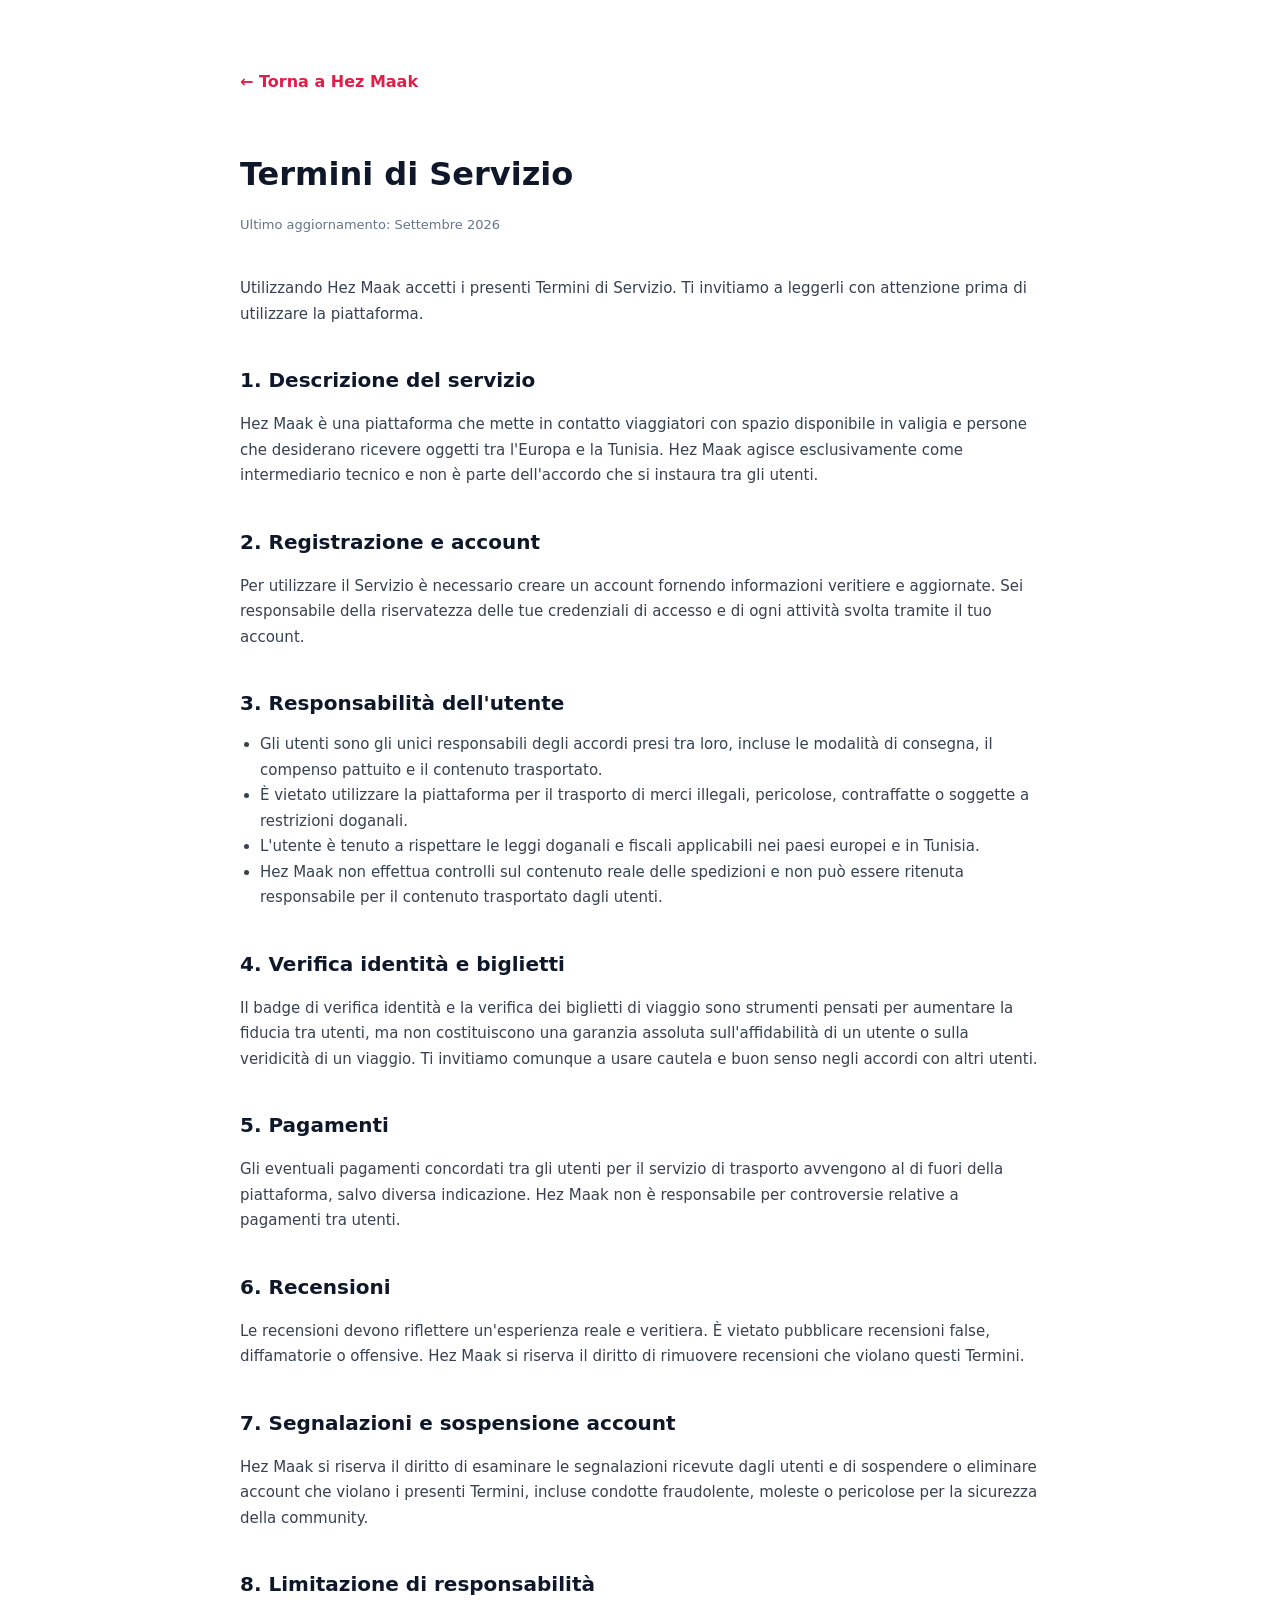
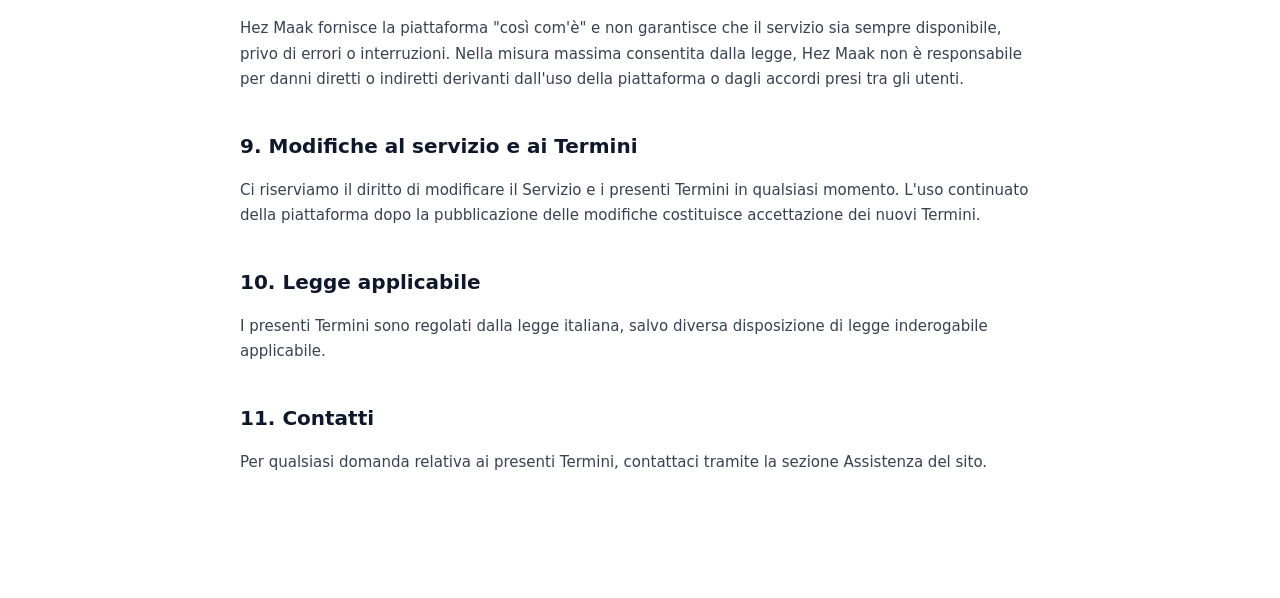
==== termini.html @ c114e285 "Add files via upload" ====
<!DOCTYPE html>
<html lang="it" dir="ltr">

<head>

  <meta charset="UTF-8">

  <meta
    name="viewport"
    content="width=device-width, initial-scale=1.0"
  >

  <meta
    name="description"
    content="Termini di Servizio di Hez Maak."
  >

  <title>Termini di Servizio | Hez Maak</title>

  <link rel="icon" type="image/svg+xml" href="favicon.svg">
  <link rel="icon" type="image/png" sizes="32x32" href="favicon-32.png">
  <meta name="theme-color" content="#e11d48">

  <link
    rel="stylesheet"
    href="style.css"
  >

</head>

<body>

  <div class="legal-page">

    <a class="back-link" href="index.html">← Torna a Hez Maak</a>

    <h1>Termini di Servizio</h1>
    <p class="legal-updated">Ultimo aggiornamento: Settembre 2026</p>

    <p>
      Utilizzando Hez Maak accetti i presenti Termini di Servizio.
      Ti invitiamo a leggerli con attenzione prima di utilizzare
      la piattaforma.
    </p>

    <h2>1. Descrizione del servizio</h2>
    <p>
      Hez Maak è una piattaforma che mette in contatto viaggiatori
      con spazio disponibile in valigia e persone che desiderano
      ricevere oggetti tra l'Europa e la Tunisia. Hez Maak agisce
      esclusivamente come intermediario tecnico e non è parte
      dell'accordo che si instaura tra gli utenti.
    </p>

    <h2>2. Registrazione e account</h2>
    <p>
      Per utilizzare il Servizio è necessario creare un account
      fornendo informazioni veritiere e aggiornate. Sei responsabile
      della riservatezza delle tue credenziali di accesso e di ogni
      attività svolta tramite il tuo account.
    </p>

    <h2>3. Responsabilità dell'utente</h2>
    <ul>
      <li>Gli utenti sono gli unici responsabili degli accordi presi tra loro, incluse le modalità di consegna, il compenso pattuito e il contenuto trasportato.</li>
      <li>È vietato utilizzare la piattaforma per il trasporto di merci illegali, pericolose, contraffatte o soggette a restrizioni doganali.</li>
      <li>L'utente è tenuto a rispettare le leggi doganali e fiscali applicabili nei paesi europei e in Tunisia.</li>
      <li>Hez Maak non effettua controlli sul contenuto reale delle spedizioni e non può essere ritenuta responsabile per il contenuto trasportato dagli utenti.</li>
    </ul>

    <h2>4. Verifica identità e biglietti</h2>
    <p>
      Il badge di verifica identità e la verifica dei biglietti di
      viaggio sono strumenti pensati per aumentare la fiducia tra
      utenti, ma non costituiscono una garanzia assoluta sull'affidabilità
      di un utente o sulla veridicità di un viaggio. Ti invitiamo
      comunque a usare cautela e buon senso negli accordi con altri utenti.
    </p>

    <h2>5. Pagamenti</h2>
    <p>
      Gli eventuali pagamenti concordati tra gli utenti per il servizio
      di trasporto avvengono al di fuori della piattaforma, salvo
      diversa indicazione. Hez Maak non è responsabile per controversie
      relative a pagamenti tra utenti.
    </p>

    <h2>6. Recensioni</h2>
    <p>
      Le recensioni devono riflettere un'esperienza reale e veritiera.
      È vietato pubblicare recensioni false, diffamatorie o offensive.
      Hez Maak si riserva il diritto di rimuovere recensioni che
      violano questi Termini.
    </p>

    <h2>7. Segnalazioni e sospensione account</h2>
    <p>
      Hez Maak si riserva il diritto di esaminare le segnalazioni
      ricevute dagli utenti e di sospendere o eliminare account che
      violano i presenti Termini, incluse condotte fraudolente,
      moleste o pericolose per la sicurezza della community.
    </p>

    <h2>8. Limitazione di responsabilità</h2>
    <p>
      Hez Maak fornisce la piattaforma "così com'è" e non garantisce
      che il servizio sia sempre disponibile, privo di errori o
      interruzioni. Nella misura massima consentita dalla legge,
      Hez Maak non è responsabile per danni diretti o indiretti
      derivanti dall'uso della piattaforma o dagli accordi presi
      tra gli utenti.
    </p>

    <h2>9. Modifiche al servizio e ai Termini</h2>
    <p>
      Ci riserviamo il diritto di modificare il Servizio e i presenti
      Termini in qualsiasi momento. L'uso continuato della piattaforma
      dopo la pubblicazione delle modifiche costituisce accettazione
      dei nuovi Termini.
    </p>

    <h2>10. Legge applicabile</h2>
    <p>
      I presenti Termini sono regolati dalla legge italiana, salvo
      diversa disposizione di legge inderogabile applicabile.
    </p>

    <h2>11. Contatti</h2>
    <p>
      Per qualsiasi domanda relativa ai presenti Termini, contattaci
      tramite la sezione Assistenza del sito.
    </p>

  </div>

</body>

</html>
---- style.css ----
```css
* {
  box-sizing: border-box;
  margin: 0;
  padding: 0;
}

:root {
  --primary: #e11d48;
  --primary-dark: #be123c;
  --dark: #0f172a;
  --text: #334155;
  --muted: #64748b;
  --light: #f8fafc;
  --border: #e2e8f0;
  --white: #ffffff;
  --green: #16a34a;
}

html {
  scroll-behavior: smooth;
}

body {
  font-family:
    Inter,
    system-ui,
    -apple-system,
    BlinkMacSystemFont,
    "Segoe UI",
    sans-serif;

  background: var(--white);
  color: var(--text);
  line-height: 1.6;
}

button,
input,
select,
textarea {
  font: inherit;
}

button {
  cursor: pointer;
}

a {
  text-decoration: none;
  color: inherit;
}

.container {
  width: min(1180px, calc(100% - 40px));
  margin: auto;
}


/* =====================================================
   HEADER
===================================================== */

.header {
  position: sticky;
  top: 0;
  z-index: 1000;
  background: rgba(255,255,255,.95);
  backdrop-filter: blur(12px);
  border-bottom: 1px solid var(--border);
}

.nav {
  min-height: 75px;
  display: flex;
  align-items: center;
  justify-content: space-between;
  gap: 25px;
}

.logo {
  display: flex;
  align-items: center;
  gap: 10px;
}

.logo-icon {
  width: 40px;
  height: 40px;
  flex-shrink: 0;
  border-radius: 10px;
}

.logo-text {
  font-size: 22px;
  font-weight: 900;
  color: var(--primary);
  display: flex;
  flex-direction: column;
  line-height: 1;
}

.logo-text small {
  font-size: 11px;
  color: var(--dark);
  font-weight: 500;
  margin-top: 4px;
}

nav {
  display: flex;
  align-items: center;
  gap: 20px;
}

nav a {
  font-size: 14px;
  font-weight: 600;
}

nav a:hover {
  color: var(--primary);
}

.mobile-menu {
  display: none;
  border: 0;
  background: transparent;
  font-size: 27px;
}

.primary,
.secondary {
  border: 0;
  padding: 12px 19px;
  min-height: 44px;
  box-sizing: border-box;
  display: inline-flex;
  align-items: center;
  justify-content: center;
  border-radius: 12px;
  font-weight: 700;
  transition: .2s;
}

.primary {
  background: var(--primary);
  color: white;
}

.primary:hover {
  background: var(--primary-dark);
  transform: translateY(-1px);
}

.secondary {
  background: #fff1f2;
  color: var(--primary);
}

.secondary:hover {
  background: #ffe4e6;
}

.large {
  padding: 15px 24px;
  font-size: 16px;
}

.icon-button,
.language-button {
  border: 0;
  background: transparent;
  padding: 8px;
}

.language-button {
  font-weight: 700;
}


/* =====================================================
   HERO
===================================================== */

.hero {
  background:
    radial-gradient(
      circle at 80% 20%,
      #ffe4e6,
      transparent 35%
    ),
    linear-gradient(
      180deg,
      #fff,
      #fff7f8
    );

  padding: 90px 0;
}

.hero-grid {
  display: grid;
  grid-template-columns: 1.15fr .85fr;
  align-items: center;
  gap: 70px;
}

.badge {
  display: inline-block;
  background: white;
  border: 1px solid var(--border);
  border-radius: 30px;
  padding: 7px 13px;
  margin-bottom: 20px;
  font-size: 13px;
  font-weight: 700;
}

.hero h1 {
  font-size: clamp(40px, 6vw, 70px);
  line-height: 1.02;
  letter-spacing: -2px;
  color: var(--dark);
}

.hero h1 span {
  color: var(--primary);
}

.hero-content > p {
  max-width: 650px;
  margin: 25px 0;
  font-size: 18px;
  color: var(--muted);
}

.hero-buttons {
  display: flex;
  flex-wrap: wrap;
  gap: 12px;
}

.trust {
  display: flex;
  flex-wrap: wrap;
  gap: 20px;
  margin-top: 28px;
  color: var(--muted);
  font-size: 13px;
}

.trust strong {
  color: var(--green);
}

.hero-card {
  display: flex;
  justify-content: center;
}

.route-card {
  width: 100%;
  max-width: 430px;
  background: white;
  border: 1px solid var(--border);
  border-radius: 25px;
  padding: 35px;
  box-shadow: 0 25px 70px rgba(15,23,42,.1);
}

.route-title {
  font-weight: 800;
  margin-bottom: 35px;
}

.route {
  display: flex;
  align-items: center;
  justify-content: space-between;
  gap: 15px;
}

.route > div {
  text-align: center;
}

.route span {
  display: block;
  font-size: 40px;
}

.route-line {
  color: var(--primary);
  font-size: 14px;
}

.route-card p {
  margin-top: 30px;
  color: var(--muted);
}


/* =====================================================
   SECTIONS
===================================================== */

section {
  padding: 90px 0;
}

.section-title span,
.section-label {
  color: var(--primary);
  font-size: 12px;
  font-weight: 900;
  letter-spacing: 1.5px;
}

.section-title h2,
.section-header h2 {
  font-size: clamp(28px, 4vw, 42px);
  color: var(--dark);
  margin-top: 8px;
}


/* =====================================================
   HOW
===================================================== */

.how {
  background: var(--light);
}

.steps {
  display: grid;
  grid-template-columns: repeat(4, 1fr);
  gap: 25px;
  margin-top: 50px;
}

.step {
  background: white;
  padding: 30px;
  border-radius: 18px;
  border: 1px solid var(--border);
}

.step-number {
  width: 42px;
  height: 42px;
  display: grid;
  place-items: center;
  background: #ffe4e6;
  color: var(--primary);
  border-radius: 50%;
  font-weight: 900;
  margin-bottom: 20px;
}

.step h3 {
  color: var(--dark);
  margin-bottom: 8px;
}

.step p {
  color: var(--muted);
}


/* =====================================================
   MARKETPLACE
===================================================== */

.marketplace,
.requests-section {
  background: white;
}

.requests-section {
  background: #f8fafc;
}

.section-header {
  display: flex;
  justify-content: space-between;
  align-items: end;
  gap: 20px;
  margin-bottom: 35px;
}

.cards {
  display: grid;
  grid-template-columns:
    repeat(3, minmax(0, 1fr));
  gap: 20px;
}

.card {
  background: white;
  border: 1px solid var(--border);
  border-radius: 20px;
  padding: 25px;
  box-shadow: 0 8px 30px rgba(15,23,42,.05);
}

.card h3 {
  color: var(--dark);
  margin-bottom: 3px;
}

.card p {
  margin-top: 10px;
}

.avatar {
  width: 52px;
  height: 52px;
  display: grid;
  place-items: center;
  background: #fff1f2;
  border-radius: 50%;
  font-size: 25px;
  margin-bottom: 15px;
}

.trip-card strong {
  display: block;
  margin-top: 15px;
  color: var(--primary);
  font-size: 18px;
}

.trip-card button {
  margin-top: 20px;
  width: 100%;
}


/* Riga con bottone Contatta + Segnala affiancati */

.card-actions-row {
  display: flex;
  gap: 8px;
  margin-top: 20px;
}

.card-actions-row .primary {
  flex: 1;
  margin-top: 0;
}

.report-inline-button {
  flex-shrink: 0;
  width: 44px;
  height: 44px;
  border-radius: 12px;
  border: 1px solid var(--border);
  background: #fff;
  font-size: 17px;
  cursor: pointer;
  display: flex;
  align-items: center;
  justify-content: center;
  transition: .2s;
}

.report-inline-button:hover {
  background: #fef2f2;
  border-color: #fecaca;
}

.verified {
  background: #dcfce7;
  color: #166534;
  border-radius: 20px;
  padding: 3px 7px;
  font-size: 11px;
}

.loading,
.empty-state {
  grid-column: 1 / -1;
  text-align: center;
  padding: 60px 20px;
  color: var(--muted);
}


/* =====================================================
   CTA
===================================================== */

.cta {
  background: var(--dark);
  color: white;
  text-align: center;
}

.cta h2 {
  font-size: clamp(30px, 5vw, 50px);
}

.cta p {
  color: #cbd5e1;
  margin: 15px 0 25px;
}


/* =====================================================
   FOOTER
===================================================== */

footer {
  background: #020617;
  color: #cbd5e1;
  padding-top: 60px;
}

.footer-grid {
  display: grid;
  grid-template-columns: 2fr 1fr 1fr;
  gap: 50px;
  padding-bottom: 50px;
}

.footer-grid h4 {
  color: white;
  margin-bottom: 15px;
}

.footer-grid a {
  display: block;
  margin: 8px 0;
}

.footer-grid a:hover {
  color: white;
}

.copyright {
  text-align: center;
  border-top: 1px solid #1e293b;
  padding: 20px;
  font-size: 13px;
}


/* =====================================================
   AUTH
===================================================== */

#authModal,
#tripModal,
#requestModal {
  display: none;
}

.auth-overlay {
  position: fixed;
  inset: 0;
  background: rgba(2,6,23,.7);
  z-index: 9999;
  display: flex;
  align-items: center;
  justify-content: center;
  padding: 20px;
}

.auth-box {
  width: 100%;
  max-width: 450px;
  max-height: 90vh;
  overflow-y: auto;
  background: white;
  padding: 32px;
  border-radius: 22px;
  position: relative;
  box-shadow: 0 30px 90px rgba(0,0,0,.25);
}

.auth-box h2 {
  color: var(--dark);
  margin-bottom: 8px;
}

.auth-box > div > p {
  color: var(--muted);
  margin-bottom: 20px;
}

.auth-box input,
.auth-box select,
.auth-box textarea {
  width: 100%;
  padding: 13px;
  margin-bottom: 12px;
  border: 1px solid #cbd5e1;
  border-radius: 10px;
  background: white;
}

.auth-box textarea {
  resize: vertical;
}

.auth-box label {
  display: block;
  font-size: 13px;
  font-weight: 700;
  margin: 8px 0 5px;
}

.auth-close {
  position: absolute;
  right: 15px;
  top: 10px;
  border: 0;
  background: transparent;
  font-size: 30px;
  color: var(--muted);
}

.auth-button {
  width: 100%;
  margin-top: 5px;
}

.auth-switch {
  text-align: center;
  margin-top: 18px !important;
}

.auth-switch button {
  border: 0;
  background: transparent;
  color: var(--primary);
  font-weight: 800;
}

.auth-error,
.auth-success {
  padding: 12px;
  margin-top: 15px;
  border-radius: 10px;
}

.auth-error {
  background: #fee2e2;
  color: #991b1b;
}

.auth-success {
  background: #dcfce7;
  color: #166534;
}


/* =====================================================
   DARK
===================================================== */

body.dark {
  background: #020617;
  color: #cbd5e1;
}

body.dark .header,
body.dark .route-card,
body.dark .card,
body.dark .step,
body.dark .auth-box {
  background: #0f172a;
  border-color: #1e293b;
}

body.dark .hero {
  background: #020617;
}

body.dark .hero h1,
body.dark .section-title h2,
body.dark .section-header h2,
body.dark .step h3,
body.dark .card h3,
body.dark .auth-box h2 {
  color: white;
}

body.dark .how,
body.dark .requests-section {
  background: #020617;
}

body.dark .badge {
  background: #0f172a;
  border-color: #1e293b;
}

body.dark .logo-text small {
  color: white;
}

body.dark .auth-box input,
body.dark .auth-box select,
body.dark .auth-box textarea {
  background: #020617;
  color: white;
  border-color: #334155;
}


/* =====================================================
   MOBILE
===================================================== */

@media (max-width: 900px) {

  .mobile-menu {
    display: block;
  }

  nav {
    position: absolute;
    top: 75px;
    left: 0;
    right: 0;
    background: white;
    padding: 20px;
    border-bottom: 1px solid var(--border);
    display: none;
    flex-direction: column;
    align-items: stretch;
  }

  nav.open {
    display: flex;
  }

  .hero-grid {
    grid-template-columns: 1fr;
  }

  .hero-card {
    order: -1;
  }

  .steps {
    grid-template-columns: repeat(2, 1fr);
  }

  .cards {
    grid-template-columns: repeat(2, 1fr);
  }

  .footer-grid {
    grid-template-columns: 1fr 1fr;
  }
}


@media (max-width: 600px) {

  .container {
    width: min(
      100% - 28px,
      1180px
    );
  }

  section {
    padding: 65px 0;
  }

  .hero {
    padding: 60px 0;
  }

  .hero h1 {
    font-size: 42px;
    letter-spacing: -1.5px;
  }

  .hero-buttons {
    flex-direction: column;
  }

  .hero-buttons button {
    width: 100%;
  }

  .trust {
    flex-direction: column;
    gap: 8px;
  }

  .route-card {
    padding: 25px;
  }

  .route {
    flex-direction: column;
  }

  .route-line {
    transform: rotate(90deg);
  }

  .steps,
  .cards,
  .footer-grid {
    grid-template-columns: 1fr;
  }

  .section-header {
    align-items: stretch;
    flex-direction: column;
  }

  .section-header button {
    width: 100%;
  }

  .auth-box {
    padding: 25px 20px;
  }

}


/* =====================================================
   PROFILE DASHBOARD
===================================================== */

.profile-page {
  position: fixed;
  inset: 0;
  z-index: 9000;
  background: #f8fafc;
  overflow-y: auto;
  padding: 35px 0 70px;
}

.back-button {
  border: 0;
  background: transparent;
  color: var(--primary);
  font-weight: 800;
  font-size: 15px;
  margin-bottom: 25px;
  cursor: pointer;
}

.profile-layout {
  display: grid;
  grid-template-columns: 300px 1fr;
  gap: 25px;
  align-items: start;
}

.profile-sidebar {
  background: white;
  border: 1px solid var(--border);
  border-radius: 22px;
  padding: 30px;
  text-align: center;
  position: sticky;
  top: 20px;
  box-shadow: 0 10px 35px rgba(15,23,42,.06);
}

.profile-avatar-wrap {
  position: relative;
  width: 95px;
  margin: 0 auto 18px;
}

.profile-avatar {
  width: 95px;
  height: 95px;
  border-radius: 50%;
  background: #fff1f2;
  display: grid;
  place-items: center;
  font-size: 45px;
  overflow: hidden;
}

.profile-avatar img {
  width: 100%;
  height: 100%;
  object-fit: cover;
}

.avatar-edit-button {
  position: absolute;
  bottom: 14px;
  right: -4px;
  width: 32px;
  height: 32px;
  border-radius: 50%;
  border: 2px solid #fff;
  background: #0066ff;
  color: #fff;
  font-size: 14px;
  display: flex;
  align-items: center;
  justify-content: center;
  cursor: pointer;
  box-shadow: 0 2px 8px rgba(0,0,0,.2);
}

.avatar-edit-button:hover {
  filter: brightness(1.1);
}


/* Avatar riutilizzabile su card viaggi/richieste/recensioni */

.avatar-img {
  border-radius: 50%;
  object-fit: cover;
  flex-shrink: 0;
  display: block;
  margin-bottom: 15px;
}

.avatar-placeholder {
  border-radius: 50%;
  background: #fff1f2;
  display: flex;
  align-items: center;
  justify-content: center;
  flex-shrink: 0;
  font-size: 20px;
}

.profile-sidebar h2 {
  color: var(--dark);
  margin-bottom: 5px;
}

.profile-email {
  color: var(--muted);
  font-size: 13px;
  word-break: break-word;
}

.profile-badge {
  display: inline-block;
  margin: 18px 0;
  padding: 7px 12px;
  border-radius: 30px;
  font-size: 12px;
  font-weight: 800;
}

.verified-profile {
  background: #dcfce7;
  color: #166534;
}

.not-verified {
  background: #fef3c7;
  color: #92400e;
}

.profile-rating {
  display: flex;
  justify-content: center;
  flex-direction: column;
  gap: 3px;
  padding: 15px 0;
  border-top: 1px solid var(--border);
  border-bottom: 1px solid var(--border);
  margin-bottom: 20px;
}

.profile-rating strong {
  font-size: 20px;
  color: var(--dark);
}

.profile-rating span {
  color: var(--muted);
  font-size: 13px;
}

.profile-action {
  width: 100%;
  margin-bottom: 10px;
}

.logout-button {
  width: 100%;
  margin-top: 15px;
  border: 0;
  background: transparent;
  color: #dc2626;
  padding: 10px;
  font-weight: 700;
  cursor: pointer;
}

.profile-main {
  min-width: 0;
}

.profile-header {
  margin-bottom: 25px;
}

.profile-header h1 {
  color: var(--dark);
  font-size: clamp(30px, 4vw, 45px);
  margin: 5px 0;
}

.profile-header p {
  color: var(--muted);
}

.profile-card {
  background: white;
  border: 1px solid var(--border);
  border-radius: 22px;
  padding: 30px;
  margin-bottom: 20px;
}

.profile-card h3 {
  color: var(--dark);
  margin-bottom: 10px;
  font-size: 20px;
}

.profile-card > p {
  color: var(--muted);
}

.profile-card-title {
  display: flex;
  justify-content: space-between;
  align-items: center;
  gap: 15px;
}

.small-button {
  border: 0;
  background: #fff1f2;
  color: var(--primary);
  padding: 8px 13px;
  border-radius: 9px;
  font-weight: 700;
}

.profile-info-grid {
  display: grid;
  grid-template-columns: repeat(2, 1fr);
  gap: 20px;
  margin-top: 20px;
}

.profile-info-grid div {
  padding: 17px;
  background: #f8fafc;
  border-radius: 13px;
}

.profile-info-grid span {
  display: block;
  color: var(--muted);
  font-size: 12px;
  margin-bottom: 5px;
}

.profile-info-grid strong {
  color: var(--dark);
}

.verification-card {
  display: flex;
  justify-content: space-between;
  align-items: center;
  gap: 25px;
}

.verification-status {
  background: #dcfce7;
  color: #166534;
  padding: 12px 18px;
  border-radius: 12px;
  font-weight: 900;
  white-space: nowrap;
}

.success-text {
  color: #15803d !important;
  font-weight: 700;
}

.profile-menu-grid {
  display: grid;
  grid-template-columns: repeat(2, 1fr);
  gap: 15px;
  margin-top: 20px;
}

.profile-menu-grid button {
  border: 1px solid var(--border);
  background: #f8fafc;
  border-radius: 15px;
  padding: 20px;
  text-align: left;
  cursor: pointer;
  transition: .2s;
}

.profile-menu-grid button:hover {
  border-color: var(--primary);
  transform: translateY(-2px);
}

.profile-menu-grid span {
  display: block;
  font-size: 28px;
  margin-bottom: 10px;
}

.profile-menu-grid strong {
  display: block;
  color: var(--dark);
}

.profile-menu-grid small {
  display: block;
  color: var(--muted);
  margin-top: 4px;
}


/* =====================================================
   DARK PROFILE
===================================================== */

body.dark .profile-page {
  background: #020617;
}

body.dark .profile-sidebar,
body.dark .profile-card {
  background: #0f172a;
  border-color: #1e293b;
}

body.dark .profile-sidebar h2,
body.dark .profile-header h1,
body.dark .profile-card h3,
body.dark .profile-info-grid strong,
body.dark .profile-rating strong {
  color: white;
}

body.dark .profile-info-grid div,
body.dark .profile-menu-grid button {
  background: #020617;
  border-color: #1e293b;
}


/* =====================================================
   MOBILE PROFILE
===================================================== */

@media (max-width: 800px) {

  .profile-page {
    padding: 20px 0 50px;
  }

  .profile-layout {
    grid-template-columns: 1fr;
  }

  .profile-sidebar {
    position: relative;
    top: 0;
  }

  .profile-info-grid,
  .profile-menu-grid {
    grid-template-columns: 1fr;
  }

  .verification-card {
    flex-direction: column;
    align-items: stretch;
  }

  .verification-card button,
  .verification-status {
    width: 100%;
    text-align: center;
  }

}


/* =====================================================
   IDENTITY VERIFICATION
===================================================== */

.verification-modal {
  max-width: 500px;
}

.verification-icon {
  width: 70px;
  height: 70px;
  border-radius: 18px;
  background: #fff1f2;
  display: grid;
  place-items: center;
  font-size: 34px;
  margin-bottom: 20px;
}

.verification-form {
  margin-top: 25px;
}

.upload-help {
  display: block;
  color: var(--muted);
  font-size: 12px;
  margin-top: -5px;
  margin-bottom: 15px;
}

.verification-pending,
.verification-approved,
.verification-rejected {
  padding: 18px;
  border-radius: 14px;
  margin: 20px 0;
}

.verification-pending {
  background: #fef3c7;
  color: #92400e;
}

.verification-approved {
  background: #dcfce7;
  color: #166534;
}

.verification-rejected {
  background: #fee2e2;
  color: #991b1b;
}

.verification-pending strong,
.verification-approved strong,
.verification-rejected strong {
  display: block;
  margin-bottom: 5px;
}

.verification-pending p,
.verification-approved p,
.verification-rejected p {
  font-size: 13px;
  margin-top: 5px;
}

body.dark .verification-icon {
  background: #3f1724;
}


/* =====================================================
   ADMIN
===================================================== */

.admin-request {
  display: flex;
  justify-content: space-between;
  gap: 25px;
  align-items: center;
}

.admin-actions {
  display: flex;
  gap: 10px;
  flex-wrap: wrap;
  justify-content: flex-end;
}

.admin-actions button {
  white-space: nowrap;
}

@media (max-width: 800px) {

  .admin-request {
    flex-direction: column;
    align-items: stretch;
  }

  .admin-actions {
    justify-content: stretch;
    flex-direction: column;
  }

  .admin-actions button {
    width: 100%;
  }

}

.admin-header-button {
  border: 0;
  background: #111827;
  color: white;
  padding: 10px 15px;
  border-radius: 10px;
  font-weight: 800;
  cursor: pointer;
  margin-left: 8px;
  transition: .2s;
}

.admin-header-button:hover {
  transform: translateY(-1px);
  opacity: .9;
}

@media (max-width: 600px) {

  .admin-header-button {
    padding: 8px 10px;
    font-size: 12px;
    margin-left: 4px;
  }

}


/* =====================================================
   TRIP STATUS
===================================================== */

.verified-trip,
.pending-trip,
.rejected-trip {
  display: inline-block;
  margin-top: 8px;
  padding: 6px 10px;
  border-radius: 20px;
  font-size: 12px;
  font-weight: 800;
}

.verified-trip {
  background: #dcfce7;
  color: #166534;
}

.pending-trip {
  background: #fef3c7;
  color: #92400e;
}

.rejected-trip {
  background: #fee2e2;
  color: #991b1b;
}


/* =====================================================
   ARABIC / RTL
===================================================== */

html[dir="rtl"] {
  direction: rtl;
}

html[dir="rtl"] body {
  text-align: right;
}

html[dir="rtl"] .nav {
  flex-direction: row-reverse;
}

html[dir="rtl"] .hero-grid {
  direction: rtl;
}

html[dir="rtl"] .route {
  flex-direction: row-reverse;
}

html[dir="rtl"] .hero-buttons {
  flex-direction: row-reverse;
}

html[dir="rtl"] .trust {
  direction: rtl;
}

html[dir="rtl"] .section-header {
  direction: rtl;
}

html[dir="rtl"] .footer-grid {
  direction: rtl;
}

html[dir="rtl"] input,
html[dir="rtl"] textarea,
html[dir="rtl"] select {
  text-align: right;
}


/* =====================================================
   MY REQUESTS / MY REVIEWS
===================================================== */

.my-activity-list {
  display: grid;
  gap: 20px;
}

.activity-card {
  position: relative;
}

.activity-card-header {
  display: flex;
  justify-content: space-between;
  align-items: flex-start;
  gap: 20px;
  margin-bottom: 25px;
}

.activity-card-header h3 {
  margin-top: 8px;
}

.activity-status {
  padding: 7px 12px;
  border-radius: 20px;
  font-size: 13px;
  font-weight: 600;
  background: #eef7ee;
}

.activity-actions {
  margin-top: 20px;
  display: flex;
  justify-content: flex-end;
}

.reviews-list {
  display: grid;
  gap: 15px;
  margin-top: 20px;
}

.review-item {
  padding: 18px;
  border: 1px solid #e5e7eb;
  border-radius: 14px;
  background: #fafafa;
}

.review-header {
  display: flex;
  justify-content: space-between;
  align-items: center;
  gap: 20px;
}

.review-header strong {
  font-size: 18px;
}

.review-date {
  margin-top: 5px;
  font-size: 13px;
  opacity: 0.65;
}

.review-comment {
  margin: 15px 0 0;
  line-height: 1.6;
}

@media (max-width: 600px) {

  .activity-card-header {
    flex-direction: column;
  }

  .activity-actions {
    justify-content: stretch;
  }

  .activity-actions button {
    width: 100%;
  }

}


/* =====================================================
   SYSTEM POPUP
===================================================== */

.popup-overlay {
  position: fixed;
  inset: 0;
  background: rgba(0, 0, 0, 0.55);
  display: flex;
  align-items: center;
  justify-content: center;
  padding: 20px;
  z-index: 99999;
}

.popup-box {
  position: relative;
  width: 100%;
  max-width: 480px;
  background: white;
  border-radius: 20px;
  padding: 32px;
  box-shadow: 0 25px 70px rgba(0, 0, 0, 0.25);
  text-align: center;
  animation: popupIn 0.2s ease;
}

.popup-box.warning {
  border-top: 5px solid #f59e0b;
}

.popup-box.success {
  border-top: 5px solid #22c55e;
}

.popup-box.error {
  border-top: 5px solid #ef4444;
}

.popup-close {
  position: absolute;
  top: 12px;
  right: 15px;
  border: none;
  background: transparent;
  font-size: 28px;
  cursor: pointer;
}

.popup-icon {
  width: 60px;
  height: 60px;
  border-radius: 50%;
  background: #f3f4f6;
  display: flex;
  align-items: center;
  justify-content: center;
  margin: 0 auto 15px;
  font-size: 28px;
}

.popup-box h3 {
  margin: 0 0 12px;
  font-size: 22px;
}

.popup-box p {
  color: #666;
  line-height: 1.6;
}

.popup-buttons {
  display: flex;
  gap: 10px;
  justify-content: center;
  margin-top: 25px;
  flex-wrap: wrap;
}

.popup-buttons button {
  min-width: 120px;
}

.popup-textarea {
  width: 100%;
  box-sizing: border-box;
  border: 1px solid #ddd;
  border-radius: 12px;
  padding: 12px;
  resize: vertical;
  font-family: inherit;
  margin-top: 15px;
  min-height: 120px;
}

.popup-textarea:focus {
  outline: none;
  border-color: #f59e0b;
}

@keyframes popupIn {

  from {
    opacity: 0;
    transform: scale(0.95);
  }

  to {
    opacity: 1;
    transform: scale(1);
  }

}


/* =====================================================
   MY TRIPS
===================================================== */

.my-trip-card {
  margin-bottom: 20px;
}

.my-trip-header {
  display: flex;
  justify-content: space-between;
  gap: 20px;
  align-items: flex-start;
  margin-bottom: 20px;
}

.my-trip-header h3 {
  margin-top: 8px;
}

.my-trip-status {
  padding: 10px 15px;
  border-radius: 10px;
  font-weight: 600;
  white-space: nowrap;
}

.my-trip-status.approved {
  background: #dcfce7;
  color: #166534;
}

.my-trip-status.pending {
  background: #fef3c7;
  color: #92400e;
}

.my-trip-status.rejected {
  background: #fee2e2;
  color: #991b1b;
}

.my-trip-status small {
  display: block;
  margin-top: 5px;
  font-weight: 400;
}

.trip-rejection {
  background: #fff7ed;
  border-left: 4px solid #f97316;
  padding: 15px;
  margin: 15px 0;
  border-radius: 8px;
}

.trip-rejection p {
  margin-bottom: 0;
}

.trip-description {
  margin-top: 20px;
  padding-top: 15px;
  border-top: 1px solid #eee;
}

@media (max-width: 700px) {

  .my-trip-header {
    flex-direction: column;
  }

  .my-trip-status {
    white-space: normal;
  }

  .popup-box {
    padding: 25px 20px;
  }

}


/* =====================================================
   POPUP RIFIUTO BIGLIETTO
===================================================== */

.ticket-popup-overlay {
  position: fixed;
  inset: 0;
  background: rgba(0, 0, 0, 0.65);
  display: flex;
  align-items: center;
  justify-content: center;
  z-index: 99999;
  padding: 20px;
}

.ticket-popup {
  position: relative;
  width: 100%;
  max-width: 480px;
  background: white;
  border-radius: 20px;
  padding: 30px;
  box-shadow: 0 20px 60px rgba(0, 0, 0, 0.3);
}

.ticket-popup-close {
  position: absolute;
  top: 12px;
  right: 15px;
  border: none;
  background: transparent;
  font-size: 28px;
  cursor: pointer;
}

.ticket-popup-icon {
  font-size: 45px;
  text-align: center;
  margin-bottom: 10px;
}

.ticket-popup h2 {
  text-align: center;
  margin-bottom: 10px;
}

.ticket-popup p {
  text-align: center;
  color: #666;
  margin-bottom: 20px;
}

.ticket-popup textarea {
  width: 100%;
  min-height: 110px;
  padding: 12px;
  border: 1px solid #ddd;
  border-radius: 10px;
  resize: vertical;
  font-family: inherit;
  box-sizing: border-box;
}

.ticket-popup-actions {
  display: flex;
  gap: 10px;
  margin-top: 20px;
}

.ticket-popup-actions button {
  flex: 1;
}

.danger-button {
  background: #dc2626;
  color: white;
  border: none;
  border-radius: 12px;
  padding: 12px 19px;
  min-height: 44px;
  box-sizing: border-box;
  display: inline-flex;
  align-items: center;
  justify-content: center;
  cursor: pointer;
  font-weight: 700;
  transition: .2s;
}

.danger-button:hover {
  opacity: 0.9;
}


/* =====================================================
   CHAT MODAL
===================================================== */

.chat-modal {
  position: fixed;
  bottom: 0;
  right: 0;

  width: 380px;
  max-width: 100%;

  height: 480px;
  max-height: 100%;

  background: white;

  border-radius: 12px;

  box-shadow: 0 4px 20px rgba(0,0,0,0.2);

  display: flex;
  flex-direction: column;

  overflow: hidden;

  z-index: 99999;

  opacity: 1;

  transition: opacity 0.25s ease;
}


/* =====================================================
   CHAT BOX
===================================================== */

.chat-box {
  width: 100%;
  height: 100%;

  background: #fff;

  border-radius: 14px;

  display: flex;
  flex-direction: column;

  overflow: hidden;
}


/* =====================================================
   CHAT HEADER
===================================================== */

.chat-header {
  padding: 14px;

  background: #00c8ff;

  color: #fff;

  font-weight: bold;

  display: flex;

  justify-content: space-between;

  align-items: center;

  flex-shrink: 0;
}


/* Contenitore dei pulsanti */

.chat-header > div {
  display: flex;
  align-items: center;
  gap: 4px;
}


/* Pulsante minimizza */

.messages-minimize {
  background: transparent;

  border: none;

  color: #fff;

  font-size: 25px;

  line-height: 1;

  cursor: pointer;

  padding: 2px 8px;

  border-radius: 6px;

  transition: .2s;
}

.chat-minimize:hover {
  background: rgba(255,255,255,.15);
}


/* Pulsante segnala (header chat) */

.chat-report {
  background: transparent;
  border: none;
  color: #fff;
  font-size: 16px;
  line-height: 1;
  cursor: pointer;
  padding: 4px 8px;
  border-radius: 6px;
  transition: .2s;
  opacity: .85;
}

.chat-report:hover {
  background: rgba(255,255,255,.15);
  opacity: 1;
}


/* Pulsante chiudi */

.messages-close {
  background: none;

  border: none;

  color: #fff;

  font-size: 22px;

  cursor: pointer;

  padding: 2px 7px;

  border-radius: 6px;

  transition: .2s;
}

.messages-close:hover {
  background: rgba(255,255,255,.15);
}


/* =====================================================
   CHAT MESSAGES
===================================================== */

.chat-messages {
  flex: 1;

  min-height: 0;

  padding: 12px;

  background: #f5f5f5;

  overflow-y: auto;

  display: flex;

  flex-direction: column;

  align-items: stretch;
}


/* Messaggio base */

.msg {
  position: relative;

  display: block;

  width: fit-content;

  max-width: 75%;

  padding: 10px 14px;

  border-radius: 18px;

  margin-bottom: 10px;

  font-size: 15px;

  line-height: 1.4;

  word-wrap: break-word;

  overflow-wrap: anywhere;

  flex-shrink: 0;

  animation: msgPop 0.15s ease-out;
}


/* Messaggi miei */

.msg-me {
  align-self: flex-end;

  margin-left: auto;
  margin-right: 0;

  background: #00ff91;

  color: white;

  text-align: right;

  border-bottom-right-radius: 4px;
}


/* Messaggi dell'altro */

.msg-other {
  align-self: flex-start;

  margin-left: 0;
  margin-right: auto;

  background: #e6e6e671;

  color: #333;

  text-align: left;

  border-bottom-left-radius: 4px;
}


/* Messaggio non letto */

.msg-unread {
  font-weight: 600;

  background: #e8f1ff;

  border-left: 4px solid #007bff;
}


/* Pallino messaggio non letto */

.msg-unread::before {
  content: "";

  width: 7px;
  height: 7px;

  background: #0066ff;

  border-radius: 50%;

  position: absolute;

  left: -12px;

  top: 50%;

  transform: translateY(-50%);
}


/* =====================================================
   MESSAGE GROUP
===================================================== */

.msg-group {
  display: flex;

  flex-direction: column;

  width: 100%;

  margin-bottom: 4px;
}

.msg-group.me {
  align-items: flex-end;
}

.msg-group.other {
  align-items: flex-start;
}


/* =====================================================
   MESSAGE STATUS / TIME
===================================================== */

.msg-status {
  font-size: 11px;

  color: #999;

  margin-top: 2px;

  text-align: right;
}

.msg-time {
  font-size: 11px;

  color: #666;

  margin-top: 4px;

  text-align: right;
}


/* =====================================================
   MESSAGE ROW / AVATAR
===================================================== */

.msg-row {
  display: flex;

  align-items: flex-end;

  width: 100%;
}

.msg-row.me {
  justify-content: flex-end;
}

.msg-row.other {
  justify-content: flex-start;
}

.msg-avatar {
  width: 32px;
  height: 32px;

  border-radius: 50%;

  margin-right: 8px;
}


/* =====================================================
   TYPING
===================================================== */

.typing {
  font-size: 14px;

  color: #666;

  padding: 6px 12px;

  font-style: italic;
}


/* =====================================================
   CHAT INPUT
===================================================== */

.chat-input {
  display: flex;

  padding: 10px;

  background: #fff;

  border-top: 1px solid #ddd;

  flex-shrink: 0;
}

.chat-input input {
  flex: 1;

  min-width: 0;

  padding: 10px;

  border-radius: 10px;

  border: 1px solid #ccc;
}

.chat-input button {
  margin-left: 10px;

  background: #0066ff;

  color: white;

  border: none;

  padding: 10px 14px;

  border-radius: 10px;

  cursor: pointer;
}


/* =====================================================
   CHAT ANIMATION
===================================================== */

@keyframes msgPop {

  0% {
    transform: scale(0.8);
    opacity: 0;
  }

  100% {
    transform: scale(1);
    opacity: 1;
  }

}


/* =====================================================
   CONVERSATIONS
===================================================== */

.conversation-list {
  display: flex;

  flex-direction: column;

  gap: 4px;

  padding: 10px;

  max-height: 500px;

  overflow-y: auto;
}

.conversation-item {
  display: flex;

  align-items: center;

  gap: 12px;

  padding: 12px;

  border-radius: 12px;

  cursor: pointer;

  transition: 0.2s ease;
}

.conversation-item:hover {
  background: rgba(0, 0, 0, 0.05);
}

.conversation-item.unread {
  background: rgba(0, 102, 255, 0.10);

  font-weight: 600;
}

.conversation-avatar {
  width: 48px;
  height: 48px;

  min-width: 48px;

  border-radius: 50%;

  display: flex;

  align-items: center;

  justify-content: center;

  background: #f1f3f5;

  font-size: 22px;
}

.conversation-content {
  flex: 1;

  min-width: 0;
}

.conversation-top {
  display: flex;

  align-items: center;

  justify-content: space-between;

  gap: 10px;
}

.conversation-preview {
  margin-top: 4px;

  color: #777;

  white-space: nowrap;

  overflow: hidden;

  text-overflow: ellipsis;

  font-size: 14px;
}

.conversation-preview-unread {
  color: #111;

  font-weight: 600;
}

.conversation-unread-count {
  min-width: 22px;

  height: 22px;

  padding: 0 6px;

  border-radius: 50%;

  background: #0066ff;

  color: white;

  font-size: 12px;

  font-weight: 700;

  display: flex;

  align-items: center;

  justify-content: center;
}


/* =====================================================
   NOTIFICATION BADGE
===================================================== */

.notify-badge {
  background: red;

  color: white;

  font-size: 11px;

  padding: 2px 6px;

  border-radius: 50%;

  position: absolute;

  top: -6px;

  right: -6px;
}


/* =====================================================
   CHAT MINIMIZZATA
===================================================== */

/*
   Quando la chat viene minimizzata:
   la finestra viene nascosta,
   ma NON viene eliminata dal DOM.
*/

.chat-modal.minimized {
  display: none !important;
}


/*
   Pallina che compare quando la chat
   viene minimizzata.
*/

.chat-minimized-button {
  position: fixed;

  right: 20px;

  bottom: calc(20px + env(safe-area-inset-bottom));

  width: 58px;

  height: 58px;

  border: none;

  border-radius: 50%;

  background: #0066ff;

  color: white;

  font-size: 26px;

  cursor: pointer;

  display: flex;

  align-items: center;

  justify-content: center;

  box-shadow: 0 5px 20px rgba(0,0,0,.25);

  z-index: 100000;

  transition: transform .2s ease;
}

.chat-minimized-button:hover {
  transform: scale(1.08);
}


/*
   Variante per il bottone minimizzato
   della LISTA messaggi (diverso dalla
   singola chat): si posiziona a sinistra
   di quello della chat, per non sovrapporsi
   se entrambi sono aperti insieme.
*/

.messages-minimized-button {
  right: 90px;
  background: #111;
}


/* =====================================================
   DARK MODE CHAT
===================================================== */

body.dark .chat-box {
  background: #0f172a;
}

body.dark .chat-messages {
  background: #020617;
}

body.dark .chat-input {
  background: #0f172a;

  border-top-color: #1e293b;
}

body.dark .chat-input input {
  background: #020617;

  color: white;

  border-color: #334155;
}

body.dark .msg-other {
  background: #1e293b;

  color: #e2e8f0;
}

body.dark .msg-time,
body.dark .msg-status,
body.dark .typing {
  color: #94a3b8;
}


/* =====================================================
   MOBILE CHAT
===================================================== */

@media (max-width: 600px) {

  .chat-modal {
    width: 100%;

    height: 100%;

    max-width: 100%;

    max-height: 100%;

    border-radius: 0;
  }

  .chat-header {
    padding: 16px;

    font-size: 18px;
  }

  .chat-input input {
    font-size: 16px;
  }

  .msg {
    max-width: 85%;

    font-size: 16px;
  }

  .chat-minimized-button {
    right: 15px;

    bottom: calc(15px + env(safe-area-inset-bottom));

    width: 58px;

    height: 58px;
  }

  .messages-minimized-button {
    right: 82px;
  }

}
.chat-actions {
  padding: 10px 12px;
}

.chat-action-banner {
  display: flex;
  align-items: center;
  gap: 10px;
  padding: 10px 12px;
  border-radius: 12px;
  border: 1px solid var(--border-color, #e5e5e5);
  background: #fafafa;
}

.chat-action-icon {
  flex-shrink: 0;
  width: 32px;
  height: 32px;
  border-radius: 50%;
  display: flex;
  align-items: center;
  justify-content: center;
  font-size: 15px;
  background: #eee;
}

.chat-action-text {
  flex: 1;
  min-width: 0;
  display: flex;
  flex-direction: column;
  line-height: 1.25;
}

.chat-action-text strong {
  font-size: 13.5px;
  color: #1a1a1a;
}

.chat-action-text span {
  font-size: 12.5px;
  color: #777;
}

.chat-action-button {
  flex-shrink: 0;
  border: none;
  border-radius: 10px;
  padding: 10px 16px;
  min-height: 44px;
  box-sizing: border-box;
  display: inline-flex;
  align-items: center;
  justify-content: center;
  font-size: 13px;
  font-weight: 700;
  cursor: pointer;
  white-space: nowrap;
}

.chat-action-button.primary {
  background: #0066ff;
  color: #fff;
}

.chat-action-button.secondary {
  background: #111;
  color: #fff;
}

/* Stati colorati */
.chat-action-banner.success {
  background: #eafbf1;
  border-color: #b7ecd0;
}

.chat-action-banner.success .chat-action-icon {
  background: #22c55e;
  color: #fff;
}

.chat-action-banner.done {
  background: #f4f4f5;
  border-color: #e4e4e7;
}

.chat-action-banner.pending {
  background: #fff8e6;
  border-color: #ffe3a3;
}

.chat-action-banner.pending .chat-action-icon {
  background: #f5a623;
  color: #fff;
}

.chat-action-banner.neutral {
  background: #f0f6ff;
  border-color: #cfe3ff;
}

/* ===== MOBILE ===== */
@media (max-width: 480px) {

  .chat-action-banner {
    flex-wrap: wrap;
    padding: 12px;
  }

  .chat-action-text {
    flex-basis: 100%;
    order: 2;
  }

  .chat-action-icon {
    order: 1;
  }

  .chat-action-button {
    order: 3;
    flex-basis: 100%;
    margin-top: 6px;
    padding: 12px;
    font-size: 14px;
  }

}
.chat-actions {
  padding: 8px 12px;
  border-top: 1px solid var(--border-color, #eee);
  text-align: center;
}
.msg-system {
  align-self: center;
  text-align: center;
  max-width: 90%;
  margin: 8px auto;
  padding: 6px 12px;
  background: #eef2ff;
  color: #4338ca;
  font-size: 12px;
  border-radius: 16px;
}
.star-rating {
  display: flex;
  gap: 6px;
  justify-content: center;
  font-size: 32px;
  margin: 12px 0;
  cursor: pointer;
}

.star-rating .star {
  color: #ddd;
  transition: color 0.15s ease;
  user-select: none;
}

.star-rating .star.filled {
  color: #f5a623;
}

.review-box textarea {
  width: 100%;
  box-sizing: border-box;
  margin-top: 8px;
}

/* Touch target più grande su mobile */
@media (max-width: 480px) {

  .star-rating {
    font-size: 40px;
    gap: 10px;
  }

}


/* =====================================================
   COOKIE BANNER
===================================================== */

.cookie-banner {
  position: fixed;
  left: 20px;
  right: 20px;
  bottom: calc(20px + env(safe-area-inset-bottom));
  max-width: 720px;
  margin: 0 auto;
  background: #111827;
  color: #fff;
  border-radius: 16px;
  padding: 20px 24px;
  display: none;
  align-items: center;
  gap: 20px;
  box-shadow: 0 10px 40px rgba(0,0,0,.3);
  z-index: 100000;
}

.cookie-banner-text strong {
  display: block;
  margin-bottom: 6px;
  font-size: 15px;
}

.cookie-banner-text p {
  font-size: 13px;
  color: #cbd5e1;
  margin: 0;
  line-height: 1.5;
}

.cookie-banner-text a {
  color: #93c5fd;
  text-decoration: underline;
}

.cookie-banner .primary {
  flex-shrink: 0;
  white-space: nowrap;
}

@media (max-width: 600px) {

  .cookie-banner {
    flex-direction: column;
    align-items: stretch;
    left: 12px;
    right: 12px;
    bottom: calc(12px + env(safe-area-inset-bottom));
    padding: 16px;
  }

  .cookie-banner .primary {
    width: 100%;
  }

}


/* =====================================================
   PAGINE LEGALI (privacy.html, termini.html)
===================================================== */

.legal-page {
  max-width: 800px;
  margin: 0 auto;
  padding: 60px 24px 100px;
  line-height: 1.7;
  color: var(--dark);
}

.legal-page h1 {
  margin-bottom: 8px;
}

.legal-page .legal-updated {
  color: var(--muted);
  font-size: 13px;
  margin-bottom: 40px;
}

.legal-page h2 {
  margin-top: 36px;
  margin-bottom: 12px;
  font-size: 20px;
}

.legal-page p,
.legal-page li {
  color: #374151;
  font-size: 15px;
}

.legal-page ul {
  padding-left: 20px;
  margin: 10px 0;
}

.legal-page .back-link {
  display: inline-block;
  margin-bottom: 30px;
  color: var(--primary);
  text-decoration: none;
  font-weight: 600;
}


/* =====================================================
   CHECKBOX TERMINI (registrazione)
===================================================== */

.terms-checkbox-label {
  display: flex;
  align-items: flex-start;
  gap: 8px;
  font-size: 13px;
  color: var(--muted);
  line-height: 1.5;
  margin: 14px 0;
  cursor: pointer;
}

.terms-checkbox-label input[type="checkbox"] {
  margin-top: 3px;
  width: 16px;
  height: 16px;
  flex-shrink: 0;
  cursor: pointer;
}

.terms-checkbox-label a {
  color: var(--primary);
  text-decoration: underline;
}


/* =====================================================
   CAMPANELLA NOTIFICHE
===================================================== */

.notification-bell {
  position: relative;
  font-size: 20px;
}

.notification-bell .notify-badge {
  min-width: 16px;
  height: 16px;
  display: flex;
  align-items: center;
  justify-content: center;
  padding: 0 4px;
  font-size: 10px;
  font-weight: 700;
}


/* =====================================================
   SEZIONE RECENSIONI + CAROSELLO HOME
===================================================== */

.reviews-section {
  padding: 80px 0;
  background: #fafafa;
}

body.dark .reviews-section {
  background: #0f172a;
}

/* --- Carosello foto --- */

.photo-carousel {
  position: relative;
  width: 100%;
  max-width: 900px;
  margin: 0 auto 50px;
  border-radius: 24px;
  overflow: hidden;
  box-shadow: 0 15px 45px rgba(15,23,42,.1);
}

.photo-carousel-track {
  display: flex;
  transition: transform .5s ease;
}

.photo-carousel-slide {
  flex: 0 0 100%;
  height: 320px;
  display: flex;
  align-items: center;
  justify-content: center;
}

.slide-icon {
  font-size: 90px;
}

.slide-suitcase {
  background: linear-gradient(135deg, #e11d48, #be123c);
}

.slide-plane {
  background: linear-gradient(135deg, #16324f, #1e3a5f);
}

.slide-connect {
  background: linear-gradient(135deg, #009246, #00753a);
}

.slide-flags {
  background: linear-gradient(135deg, #003399, #16324f);
}

.carousel-arrow {
  position: absolute;
  top: 50%;
  transform: translateY(-50%);
  width: 44px;
  height: 44px;
  border-radius: 50%;
  border: none;
  background: rgba(255,255,255,.9);
  font-size: 24px;
  font-weight: 700;
  cursor: pointer;
  display: flex;
  align-items: center;
  justify-content: center;
  color: var(--dark);
  transition: .2s;
}

.carousel-arrow:hover {
  background: #fff;
  transform: translateY(-50%) scale(1.08);
}

.carousel-prev {
  left: 16px;
}

.carousel-next {
  right: 16px;
}

.carousel-dots {
  position: absolute;
  bottom: 16px;
  left: 0;
  right: 0;
  display: flex;
  justify-content: center;
  gap: 8px;
}

.carousel-dot {
  width: 9px;
  height: 9px;
  border-radius: 50%;
  border: none;
  background: rgba(255,255,255,.5);
  cursor: pointer;
  padding: 0;
  transition: .2s;
}

.carousel-dot.active {
  background: #fff;
  width: 22px;
  border-radius: 5px;
}

/* --- Griglia recensioni home --- */

.reviews-home-grid {
  display: grid;
  grid-template-columns: repeat(3, minmax(0, 1fr));
  gap: 20px;
}

.review-home-card {
  background: white;
  border: 1px solid var(--border);
  border-radius: 18px;
  padding: 24px;
  box-shadow: 0 8px 30px rgba(15,23,42,.05);
  display: flex;
  flex-direction: column;
  gap: 12px;
}

body.dark .review-home-card {
  background: #1e293b;
  border-color: #334155;
}

.review-home-header {
  display: flex;
  align-items: center;
  gap: 12px;
}

.review-home-header strong {
  display: block;
  color: var(--dark);
  font-size: 14.5px;
}

body.dark .review-home-header strong {
  color: white;
}

.review-home-stars {
  font-size: 12px;
  margin-top: 2px;
}

.review-home-comment {
  font-size: 14px;
  line-height: 1.6;
  color: #475569;
  flex: 1;
}

body.dark .review-home-comment {
  color: #cbd5e1;
}

.review-home-date {
  font-size: 12px;
  color: var(--muted);
}

/* --- Responsive --- */

@media (max-width: 900px) {

  .reviews-home-grid {
    grid-template-columns: repeat(2, 1fr);
  }

  .photo-carousel-slide {
    height: 260px;
  }

  .slide-icon {
    font-size: 70px;
  }

}

@media (max-width: 600px) {

  .reviews-section {
    padding: 50px 0;
  }

  .reviews-home-grid {
    grid-template-columns: 1fr;
  }

  .photo-carousel-slide {
    height: 200px;
  }

  .slide-icon {
    font-size: 56px;
  }

  .carousel-arrow {
    width: 36px;
    height: 36px;
    font-size: 20px;
  }

}
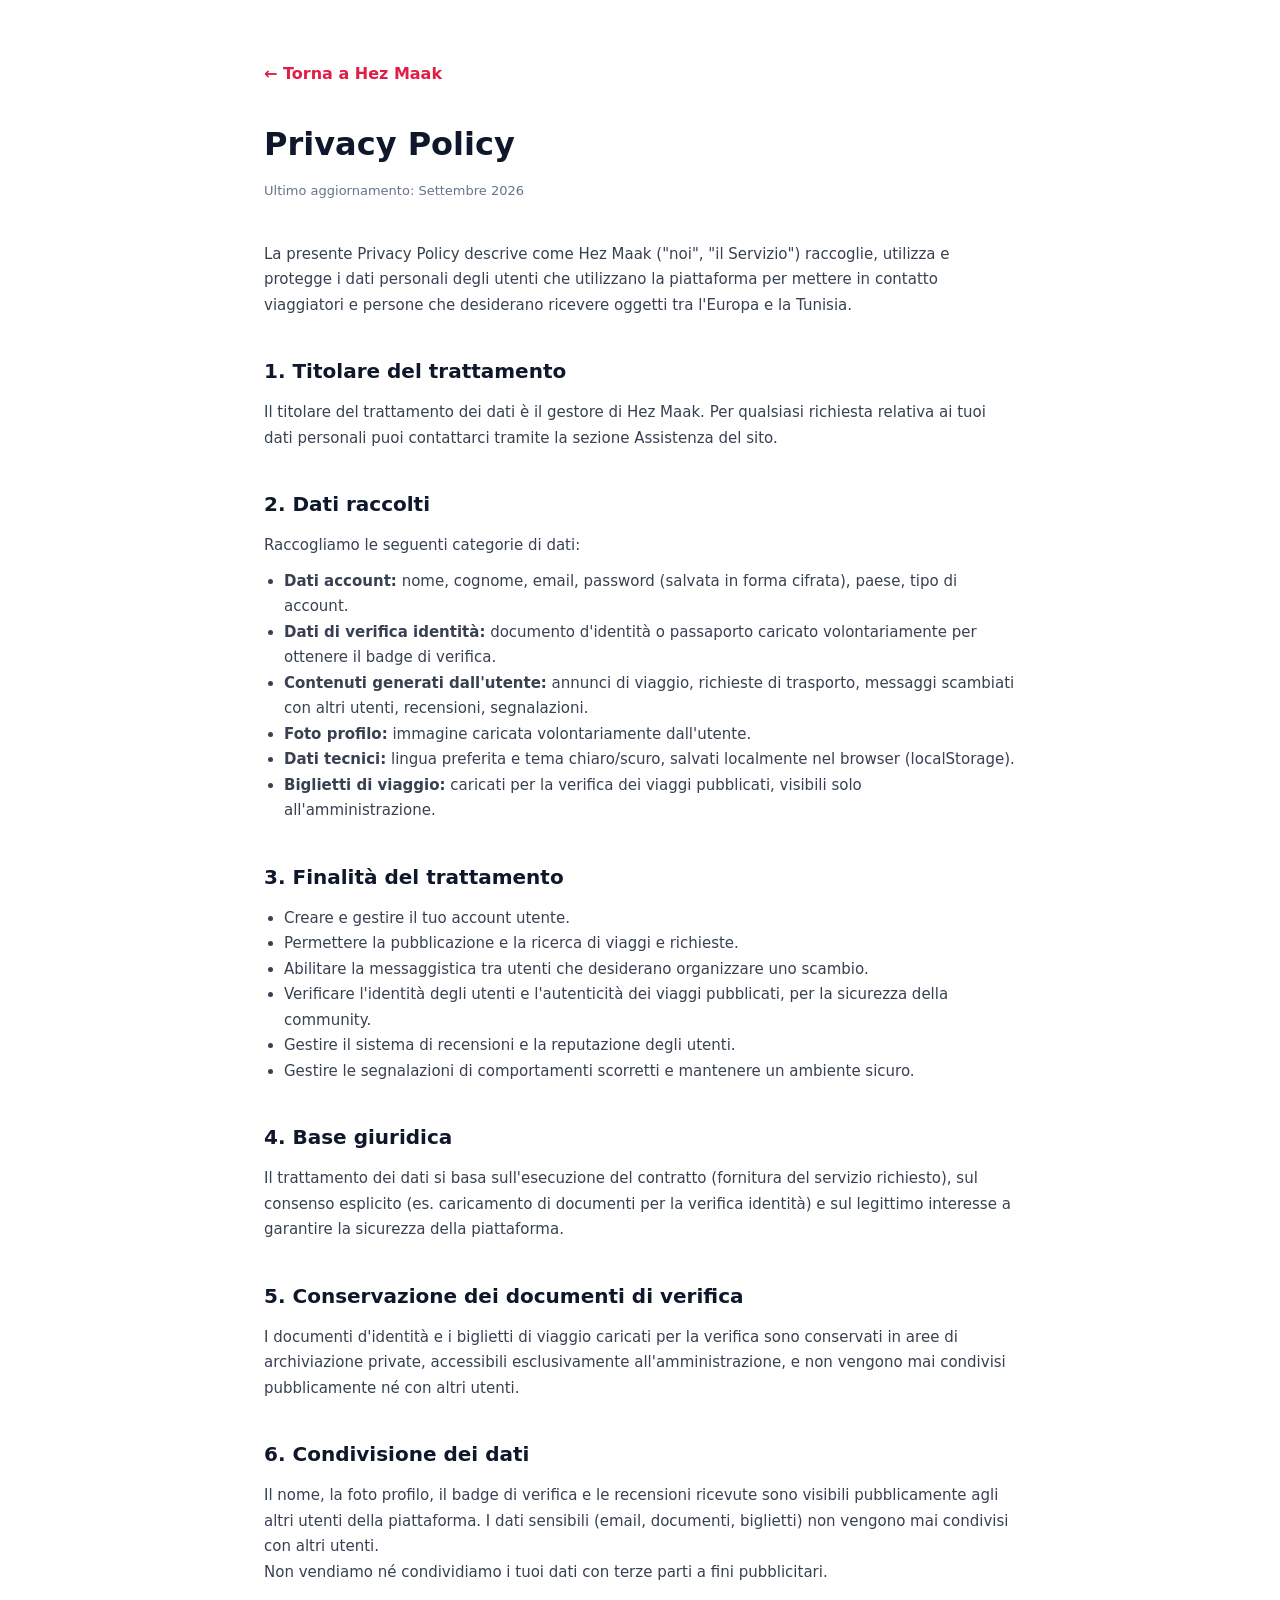
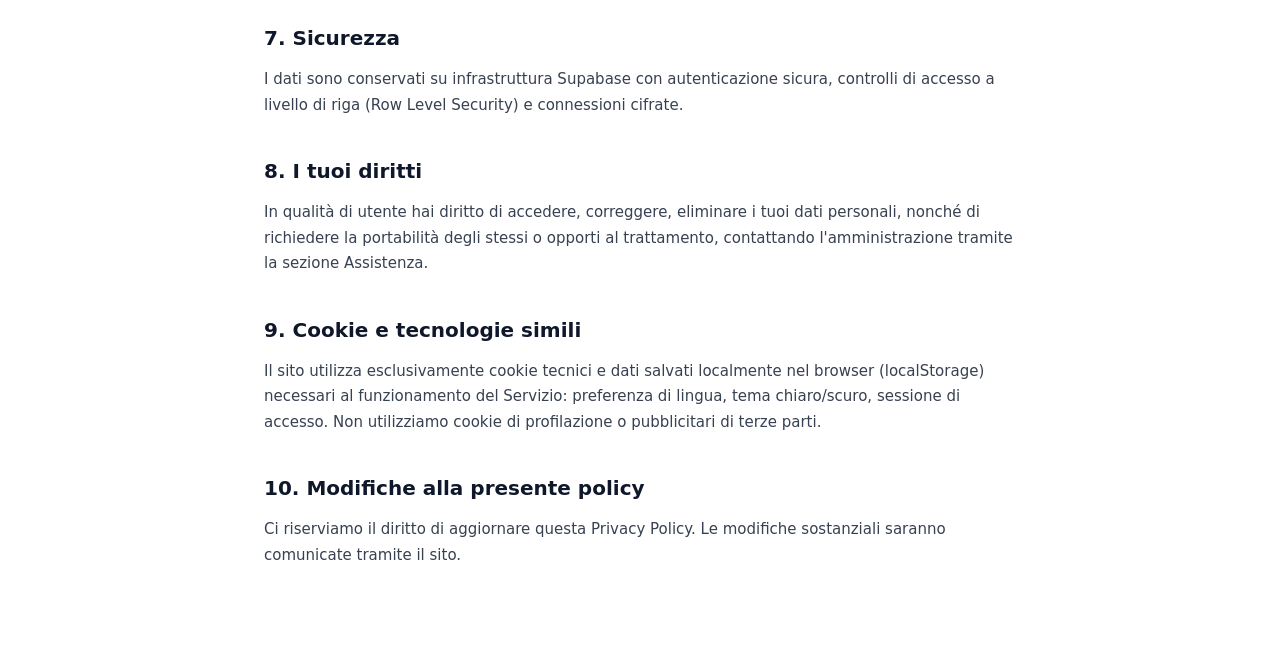
==== commit a49f698a: "Update terms of service to privacy policy" ====
--- a/termini.html
+++ b/termini.html
@@ -12,10 +12,10 @@
 
   <meta
     name="description"
-    content="Termini di Servizio di Hez Maak."
+    content="Privacy Policy di Hez Maak."
   >
 
-  <title>Termini di Servizio | Hez Maak</title>
+  <title>Privacy Policy | Hez Maak</title>
 
   <link rel="icon" type="image/svg+xml" href="favicon.svg">
   <link rel="icon" type="image/png" sizes="32x32" href="favicon-32.png">
@@ -34,101 +34,100 @@
 
     <a class="back-link" href="index.html">← Torna a Hez Maak</a>
 
-    <h1>Termini di Servizio</h1>
+    <h1>Privacy Policy</h1>
     <p class="legal-updated">Ultimo aggiornamento: Settembre 2026</p>
 
     <p>
-      Utilizzando Hez Maak accetti i presenti Termini di Servizio.
-      Ti invitiamo a leggerli con attenzione prima di utilizzare
-      la piattaforma.
+      La presente Privacy Policy descrive come Hez Maak ("noi", "il Servizio")
+      raccoglie, utilizza e protegge i dati personali degli utenti che
+      utilizzano la piattaforma per mettere in contatto viaggiatori e persone
+      che desiderano ricevere oggetti tra l'Europa e la Tunisia.
     </p>
 
-    <h2>1. Descrizione del servizio</h2>
+    <h2>1. Titolare del trattamento</h2>
     <p>
-      Hez Maak è una piattaforma che mette in contatto viaggiatori
-      con spazio disponibile in valigia e persone che desiderano
-      ricevere oggetti tra l'Europa e la Tunisia. Hez Maak agisce
-      esclusivamente come intermediario tecnico e non è parte
-      dell'accordo che si instaura tra gli utenti.
+      Il titolare del trattamento dei dati è il gestore di Hez Maak.
+      Per qualsiasi richiesta relativa ai tuoi dati personali puoi
+      contattarci tramite la sezione Assistenza del sito.
     </p>
 
-    <h2>2. Registrazione e account</h2>
+    <h2>2. Dati raccolti</h2>
+    <p>Raccogliamo le seguenti categorie di dati:</p>
+    <ul>
+      <li><strong>Dati account:</strong> nome, cognome, email, password (salvata in forma cifrata), paese, tipo di account.</li>
+      <li><strong>Dati di verifica identità:</strong> documento d'identità o passaporto caricato volontariamente per ottenere il badge di verifica.</li>
+      <li><strong>Contenuti generati dall'utente:</strong> annunci di viaggio, richieste di trasporto, messaggi scambiati con altri utenti, recensioni, segnalazioni.</li>
+      <li><strong>Foto profilo:</strong> immagine caricata volontariamente dall'utente.</li>
+      <li><strong>Dati tecnici:</strong> lingua preferita e tema chiaro/scuro, salvati localmente nel browser (localStorage).</li>
+      <li><strong>Biglietti di viaggio:</strong> caricati per la verifica dei viaggi pubblicati, visibili solo all'amministrazione.</li>
+    </ul>
+
+    <h2>3. Finalità del trattamento</h2>
+    <ul>
+      <li>Creare e gestire il tuo account utente.</li>
+      <li>Permettere la pubblicazione e la ricerca di viaggi e richieste.</li>
+      <li>Abilitare la messaggistica tra utenti che desiderano organizzare uno scambio.</li>
+      <li>Verificare l'identità degli utenti e l'autenticità dei viaggi pubblicati, per la sicurezza della community.</li>
+      <li>Gestire il sistema di recensioni e la reputazione degli utenti.</li>
+      <li>Gestire le segnalazioni di comportamenti scorretti e mantenere un ambiente sicuro.</li>
+    </ul>
+
+    <h2>4. Base giuridica</h2>
     <p>
-      Per utilizzare il Servizio è necessario creare un account
-      fornendo informazioni veritiere e aggiornate. Sei responsabile
-      della riservatezza delle tue credenziali di accesso e di ogni
-      attività svolta tramite il tuo account.
+      Il trattamento dei dati si basa sull'esecuzione del contratto
+      (fornitura del servizio richiesto), sul consenso esplicito
+      (es. caricamento di documenti per la verifica identità) e
+      sul legittimo interesse a garantire la sicurezza della piattaforma.
     </p>
 
-    <h2>3. Responsabilità dell'utente</h2>
-    <ul>
-      <li>Gli utenti sono gli unici responsabili degli accordi presi tra loro, incluse le modalità di consegna, il compenso pattuito e il contenuto trasportato.</li>
-      <li>È vietato utilizzare la piattaforma per il trasporto di merci illegali, pericolose, contraffatte o soggette a restrizioni doganali.</li>
-      <li>L'utente è tenuto a rispettare le leggi doganali e fiscali applicabili nei paesi europei e in Tunisia.</li>
-      <li>Hez Maak non effettua controlli sul contenuto reale delle spedizioni e non può essere ritenuta responsabile per il contenuto trasportato dagli utenti.</li>
-    </ul>
-
-    <h2>4. Verifica identità e biglietti</h2>
+    <h2>5. Conservazione dei documenti di verifica</h2>
     <p>
-      Il badge di verifica identità e la verifica dei biglietti di
-      viaggio sono strumenti pensati per aumentare la fiducia tra
-      utenti, ma non costituiscono una garanzia assoluta sull'affidabilità
-      di un utente o sulla veridicità di un viaggio. Ti invitiamo
-      comunque a usare cautela e buon senso negli accordi con altri utenti.
+      I documenti d'identità e i biglietti di viaggio caricati per la
+      verifica sono conservati in aree di archiviazione private,
+      accessibili esclusivamente all'amministrazione, e non vengono
+      mai condivisi pubblicamente né con altri utenti.
     </p>
 
-    <h2>5. Pagamenti</h2>
+    <h2>6. Condivisione dei dati</h2>
     <p>
-      Gli eventuali pagamenti concordati tra gli utenti per il servizio
-      di trasporto avvengono al di fuori della piattaforma, salvo
-      diversa indicazione. Hez Maak non è responsabile per controversie
-      relative a pagamenti tra utenti.
+      Il nome, la foto profilo, il badge di verifica e le recensioni
+      ricevute sono visibili pubblicamente agli altri utenti della
+      piattaforma. I dati sensibili (email, documenti, biglietti)
+      non vengono mai condivisi con altri utenti.
+    </p>
+    <p>
+      Non vendiamo né condividiamo i tuoi dati con terze parti a
+      fini pubblicitari.
     </p>
 
-    <h2>6. Recensioni</h2>
+    <h2>7. Sicurezza</h2>
     <p>
-      Le recensioni devono riflettere un'esperienza reale e veritiera.
-      È vietato pubblicare recensioni false, diffamatorie o offensive.
-      Hez Maak si riserva il diritto di rimuovere recensioni che
-      violano questi Termini.
+      I dati sono conservati su infrastruttura Supabase con
+      autenticazione sicura, controlli di accesso a livello di
+      riga (Row Level Security) e connessioni cifrate.
     </p>
 
-    <h2>7. Segnalazioni e sospensione account</h2>
+    <h2>8. I tuoi diritti</h2>
     <p>
-      Hez Maak si riserva il diritto di esaminare le segnalazioni
-      ricevute dagli utenti e di sospendere o eliminare account che
-      violano i presenti Termini, incluse condotte fraudolente,
-      moleste o pericolose per la sicurezza della community.
+      In qualità di utente hai diritto di accedere, correggere,
+      eliminare i tuoi dati personali, nonché di richiedere la
+      portabilità degli stessi o opporti al trattamento, contattando
+      l'amministrazione tramite la sezione Assistenza.
     </p>
 
-    <h2>8. Limitazione di responsabilità</h2>
+    <h2>9. Cookie e tecnologie simili</h2>
     <p>
-      Hez Maak fornisce la piattaforma "così com'è" e non garantisce
-      che il servizio sia sempre disponibile, privo di errori o
-      interruzioni. Nella misura massima consentita dalla legge,
-      Hez Maak non è responsabile per danni diretti o indiretti
-      derivanti dall'uso della piattaforma o dagli accordi presi
-      tra gli utenti.
+      Il sito utilizza esclusivamente cookie tecnici e dati salvati
+      localmente nel browser (localStorage) necessari al funzionamento
+      del Servizio: preferenza di lingua, tema chiaro/scuro, sessione
+      di accesso. Non utilizziamo cookie di profilazione o pubblicitari
+      di terze parti.
     </p>
 
-    <h2>9. Modifiche al servizio e ai Termini</h2>
+    <h2>10. Modifiche alla presente policy</h2>
     <p>
-      Ci riserviamo il diritto di modificare il Servizio e i presenti
-      Termini in qualsiasi momento. L'uso continuato della piattaforma
-      dopo la pubblicazione delle modifiche costituisce accettazione
-      dei nuovi Termini.
-    </p>
-
-    <h2>10. Legge applicabile</h2>
-    <p>
-      I presenti Termini sono regolati dalla legge italiana, salvo
-      diversa disposizione di legge inderogabile applicabile.
-    </p>
-
-    <h2>11. Contatti</h2>
-    <p>
-      Per qualsiasi domanda relativa ai presenti Termini, contattaci
-      tramite la sezione Assistenza del sito.
+      Ci riserviamo il diritto di aggiornare questa Privacy Policy.
+      Le modifiche sostanziali saranno comunicate tramite il sito.
     </p>
 
   </div>
--- a/style.css
+++ b/style.css
@@ -1,4 +1,3 @@
-```css
 * {
   box-sizing: border-box;
   margin: 0;
@@ -467,7 +466,7 @@
 }
 
 .report-inline-button:hover {
-  background: #fef2f2;
+  background: #fff1f2;
   border-color: #fecaca;
 }
 
@@ -3118,3 +3117,144 @@
   }
 
 }
+
+
+/* =====================================================
+   CAROSELLI CONTENUTI
+   (Come funziona / Viaggi / Richieste)
+===================================================== */
+
+.hm-carousel {
+  position: relative;
+}
+
+.hm-carousel--steps {
+  margin-top: 50px;
+}
+
+.hm-track {
+  display: flex;
+  gap: 20px;
+  margin: 0;
+  padding: 8px 4px 22px;
+  overflow-x: auto;
+  overflow-y: hidden;
+  scroll-snap-type: x mandatory;
+  scroll-behavior: smooth;
+  scroll-padding-inline-start: 4px;
+  -webkit-overflow-scrolling: touch;
+  scrollbar-width: none;
+  -ms-overflow-style: none;
+}
+
+.hm-track::-webkit-scrollbar {
+  display: none;
+}
+
+.hm-track > * {
+  flex: 0 0 calc((100% - 40px) / 3);
+  min-width: 0;
+  scroll-snap-align: start;
+}
+
+/* Stati vuoti / caricamento a tutta larghezza */
+
+.hm-track > .loading,
+.hm-track > .empty-state {
+  flex: 0 0 100%;
+  scroll-snap-align: start;
+}
+
+
+/* --- Frecce --- */
+
+.hm-arrow {
+  position: absolute;
+  top: 50%;
+  transform: translateY(-50%);
+  z-index: 3;
+  width: 44px;
+  height: 44px;
+  border-radius: 50%;
+  border: 1px solid var(--border);
+  background: #fff;
+  color: var(--dark);
+  font-size: 26px;
+  line-height: 1;
+  display: grid;
+  place-items: center;
+  cursor: pointer;
+  box-shadow: 0 8px 24px rgba(15, 23, 42, .14);
+  transition: .2s;
+}
+
+.hm-arrow:hover {
+  background: var(--primary);
+  border-color: var(--primary);
+  color: #fff;
+}
+
+.hm-arrow[disabled] {
+  opacity: 0;
+  pointer-events: none;
+}
+
+.hm-prev {
+  inset-inline-start: -18px;
+}
+
+.hm-next {
+  inset-inline-end: -18px;
+}
+
+body.dark .hm-arrow {
+  background: #1e293b;
+  border-color: #334155;
+  color: #e2e8f0;
+}
+
+body.dark .hm-arrow:hover {
+  background: var(--primary);
+  border-color: var(--primary);
+  color: #fff;
+}
+
+
+/* --- Responsive --- */
+
+@media (max-width: 900px) {
+
+  .hm-track > * {
+    flex: 0 0 calc((100% - 20px) / 2);
+  }
+
+  .hm-prev {
+    inset-inline-start: -8px;
+  }
+
+  .hm-next {
+    inset-inline-end: -8px;
+  }
+
+}
+
+@media (max-width: 600px) {
+
+  .hm-carousel--steps {
+    margin-top: 35px;
+  }
+
+  .hm-track {
+    gap: 14px;
+    padding: 8px 2px 20px;
+  }
+
+  .hm-track > * {
+    flex: 0 0 86%;
+  }
+
+  .hm-arrow {
+    display: none;
+  }
+
+}
